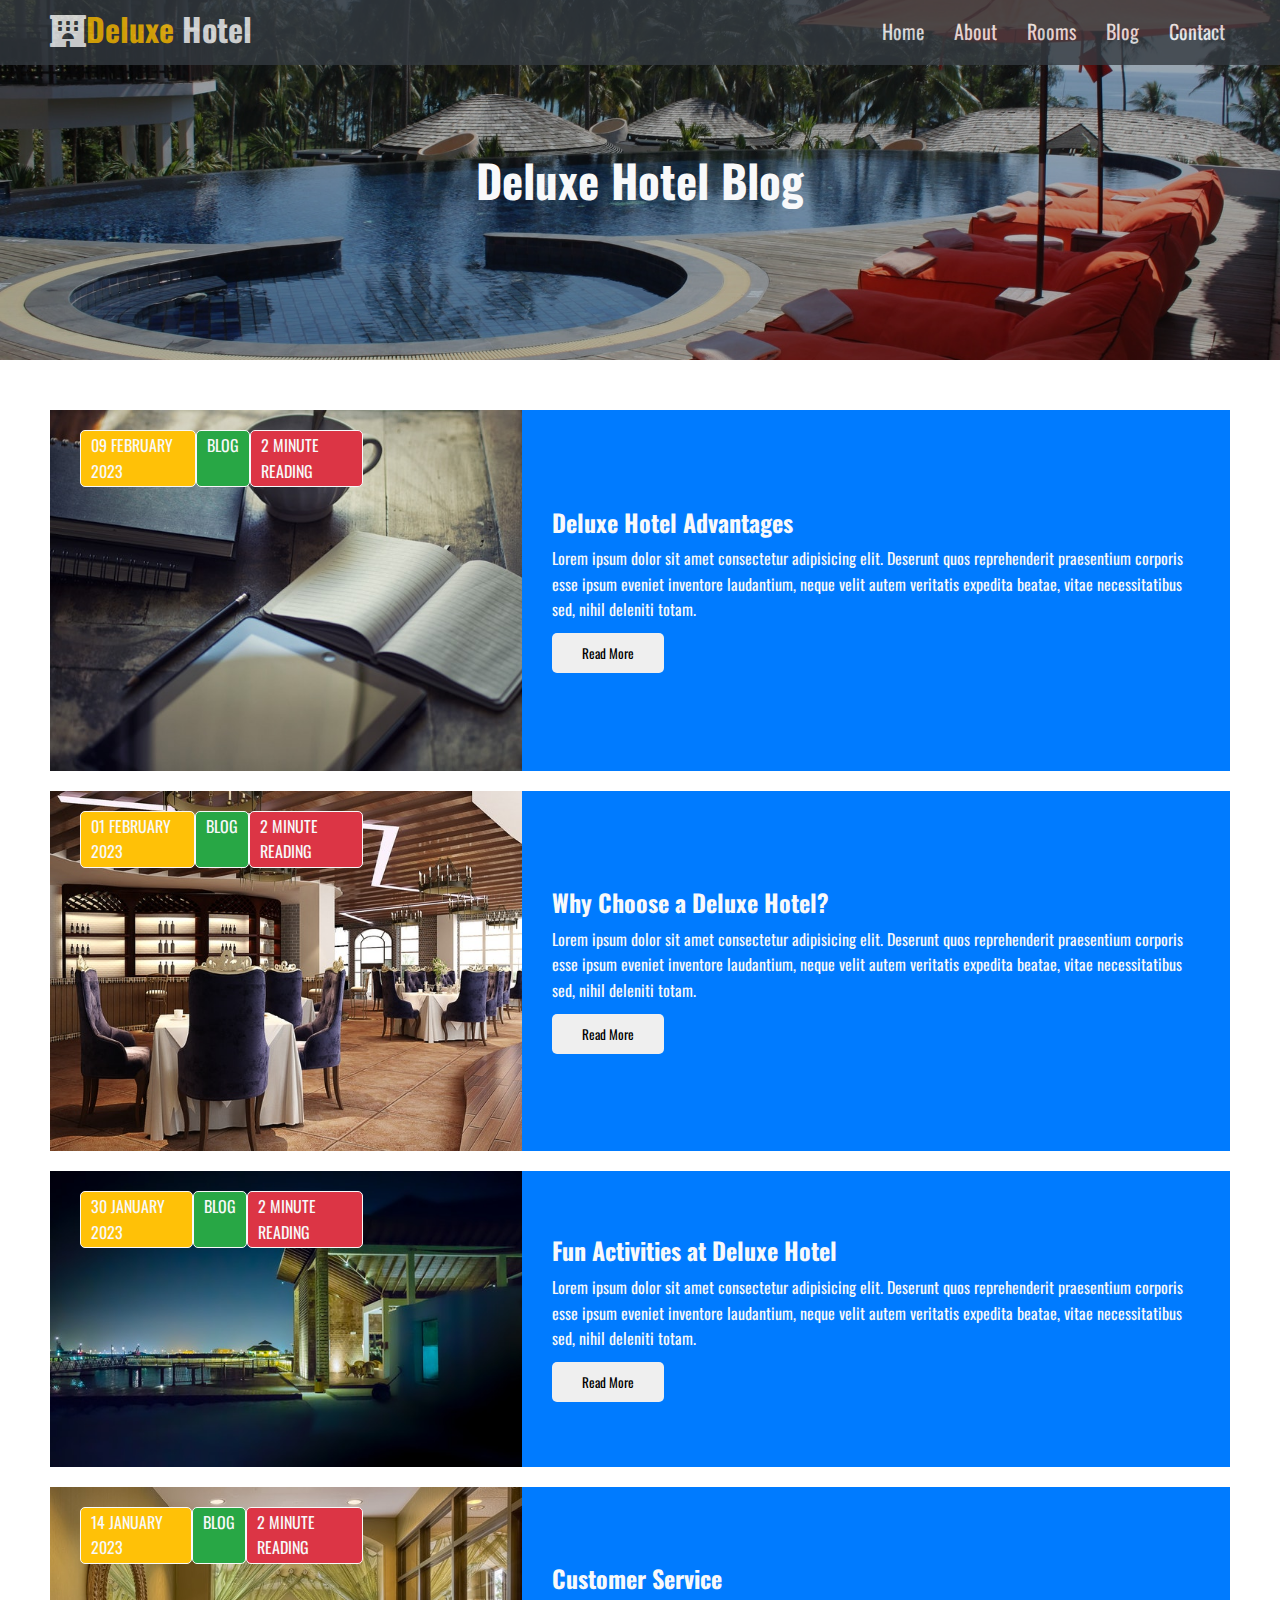
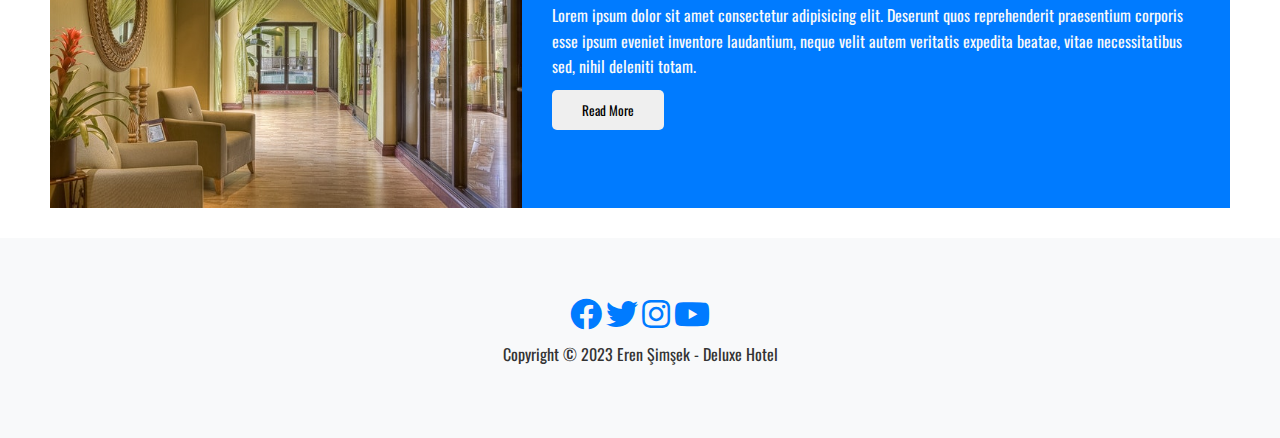
==== blog.html @ 0e665928 "first commit" ====
<!DOCTYPE html>
<html lang="en">
<head>
    <meta charset="UTF-8">
    <meta http-equiv="X-UA-Compatible" content="IE=edge">
    <meta name="viewport" content="width=device-width, initial-scale=1.0">
    <link rel="stylesheet" href="https://cdnjs.cloudflare.com/ajax/libs/font-awesome/5.13.0/css/all.min.css"/>
    <link rel="stylesheet" href="/css/style.css">
    <title>Hotel Side | Home</title>
</head>
<body>
    <!-- NAVBAR MENU -->
    <header id="home" class="main-header">
        <div class="navbar bg-secondary text-light">
            <h1 class="brand">
                <i class="fas fa-hotel"></i><span class="logo-text-warning">Deluxe</span> Hotel
            </h1>
            <ul class="navigation">
                <li class="navigation__item">
                    <a class="text-light" href="index.html" >Home</a>
                </li>
                <li class="navigation__item">
                    <a class="text-light" href="index.html#about">About</a>
                </li>
                <li class="navigation__item">
                    <a class="text-light" href="index.html#rooms">Rooms</a>
                </li>
                <li class="navigation__item">
                    <a class="text-light" href="blog.html">Blog</a>
                </li>
                <li class="navigation__item">
                    <a class="text-light" href="index.html#contact">Contact</a>
                </li>
            </ul>
        </div>

        <div class="slider-blog">
            <div class="caption-blog text-light">
                <h2>Deluxe Hotel Blog</h2>
            </div>
        </div>
    </header>

    <main>
        <section class="articles">
            <article class="article flex-columns">
                <div class="row">
                    <div class="column">
                        <div class="column-1">
                            <img src="/img/blog-1.jpeg" alt="">
                            <div class="ticket">
                                <a class="bg-warning text-light date" href="#">09 FEBRUARY 2023</a>
                                <a class="bg-success text-light categories" href="#">BLOG</a>
                                <a class="bg-danger text-light reading-time" href="#">2 MINUTE READING</a>
                            </div>
                        </div>
                    </div>
                    
                    <div class="column">
                        <div class="column-2 bg-primary text-light">
                            <h2>Deluxe Hotel Advantages</h2>
                            <p>Lorem ipsum dolor sit amet consectetur adipisicing elit. Deserunt quos reprehenderit praesentium corporis esse ipsum eveniet inventore laudantium, neque velit autem veritatis expedita beatae, vitae necessitatibus sed, nihil deleniti totam.</p>
                        
                            <button class="btn btn-outline">Read More</button>
                        </div>
                    </div>
                </div>
            </article>

            <article class="article flex-columns">
                <div class="row">
                    <div class="column">
                        <div class="column-1">
                            <img src="/img/blog-2.jpeg" alt="">
                            <div class="ticket">
                                <a class="bg-warning text-light date" href="#">01 FEBRUARY 2023</a>
                                <a class="bg-success text-light categories" href="#">BLOG</a>
                                <a class="bg-danger text-light reading-time" href="#">2 MINUTE READING</a>
                            </div>
                        </div>
                    </div>
                    
                    <div class="column">
                        <div class="column-2 bg-primary text-light">
                            <h2>Why Choose a Deluxe Hotel?</h2>
                            <p>Lorem ipsum dolor sit amet consectetur adipisicing elit. Deserunt quos reprehenderit praesentium corporis esse ipsum eveniet inventore laudantium, neque velit autem veritatis expedita beatae, vitae necessitatibus sed, nihil deleniti totam.</p>
                        
                            <button class="btn btn-outline">Read More</button>
                        </div>
                    </div>
                </div>
            </article>

            <article class="article flex-columns">
                <div class="row">
                    <div class="column">
                        <div class="column-1">
                            <img src="/img/blog-3.jpeg" alt="">
                            <div class="ticket">
                                <a class="bg-warning text-light date" href="#">30 JANUARY 2023</a>
                                <a class="bg-success text-light categories" href="#">BLOG</a>
                                <a class="bg-danger text-light reading-time" href="#">2 MINUTE READING</a>
                            </div>
                        </div>
                    </div>
                    
                    <div class="column">
                        <div class="column-2 bg-primary text-light">
                            <h2>Fun Activities at Deluxe Hotel</h2>
                            <p>Lorem ipsum dolor sit amet consectetur adipisicing elit. Deserunt quos reprehenderit praesentium corporis esse ipsum eveniet inventore laudantium, neque velit autem veritatis expedita beatae, vitae necessitatibus sed, nihil deleniti totam.</p>
                        
                            <button class="btn btn-outline">Read More</button>
                        </div>
                    </div>
                </div>
            </article>

            <article class="article flex-columns">
                <div class="row">
                    <div class="column">
                        <div class="column-1">
                            <img src="/img/blog-4.jpeg" alt="">
                            <div class="ticket">
                                <a class="bg-warning text-light date" href="#">14 JANUARY 2023</a>
                                <a class="bg-success text-light categories" href="#">BLOG</a>
                                <a class="bg-danger text-light reading-time" href="#">2 MINUTE READING</a>
                            </div>
                        </div>
                    </div>
                    
                    <div class="column">
                        <div class="column-2 bg-primary text-light">
                            <h2>Customer Service</h2>
                            <p>Lorem ipsum dolor sit amet consectetur adipisicing elit. Deserunt quos reprehenderit praesentium corporis esse ipsum eveniet inventore laudantium, neque velit autem veritatis expedita beatae, vitae necessitatibus sed, nihil deleniti totam.</p>
                        
                            <button class="btn btn-outline">Read More</button>
                        </div>
                    </div>
                </div>
            </article>
        </section>
    </main>


    <footer class="footer bg-light">
        <div class="social">
            <a class="text-primary" href="#"><i class="fab fa-facebook fa-2x"></i></a>
            <a class="text-primary" href="#"><i class="fab fa-twitter fa-2x"></i></a>
            <a class="text-primary" href="#"><i class="fab fa-instagram fa-2x"></i></a>
            <a class="text-primary" href="#"><i class="fab fa-youtube fa-2x"></i></a>
        </div>
        <p>Copyright &copy 2023 Eren Şimşek - Deluxe Hotel</p>
    </footer>
</body>
</html>
---- css/style.css ----
@import url('https://fonts.googleapis.com/css2?family=Oswald:wght@400;700&display=swap');
@import url('/css/utils.css');
/*Temel Ayarlar Başlangıç*/
* {
    box-sizing: border-box;
    margin: 0;
    padding: 0;
}

html {
    font-size: 10px;
    scroll-behavior: smooth;
}

body {
    font-family: 'Oswald', sans-serif;
    font-size: 1.6rem;
    background: #fff;
    color: #333;
    line-height: 1.6;
}

ul {
    list-style: none;
}

a {
    color: #333;
    text-decoration: none;
}

h1,h2 {
    font-weight: 700;
    line-height: 1.2;
}

p {
    margin: 1rem 0;
}

img {
    width: 100%;
}

.text-center {
    text-align: center;
}
/*Temel Ayarlar Son*/

/* NAVIGATION MENU */

.main-header .navbar {
    display: flex;
    width: 100%;
    height: 6.5rem;
    justify-content: space-between;
    background-color: var(--dark);
    opacity: 0.8;
    flex-wrap: wrap;
    position: fixed;
    top: 0;
    z-index: 9;
    padding: 0 4rem;
}

.main-header .navbar .brand {
    font-family: 'Oswald', sans-serif; 
    font-weight: 700;
    padding: 10px;
}

.main-header .navbar .navigation {
    display: flex;
    font-size: 20px;
    flex-wrap: wrap;
}

.main-header .navbar .navigation .navigation__item a{
    display: block;
    padding: 15px;
}

.main-header .navbar .navigation .navigation__item a:hover{
    border-bottom: 2px solid var(--warning);
}
/* NAVIGATION MENU END */

/* SLIDER START */

.slider {
    position: relative;
    height: 100vh;
    background-image: url('/img/bg-1.jpeg');
    background-position: center;
    background-size: cover;
    background-repeat: no-repeat;
}    

.slider .caption {
    position: absolute;
    top: 50%;
    left: 50%;
    transform: translate(-50%, -50%);
    font-size: 30px;
    text-align: center;
}

.slider::before {
    content: "";
    position: absolute;
    top: 0;
    left: 0;
    width: 100%;
    height: 100%;
    background: rgba(0, 0, 0, 0.3);
}

/* SLIDER END */

/* ICON BOX START */

.main-icon {
    display: flex;
    justify-content: space-evenly;
    margin-top: 5rem;
    margin-left: 2rem;
    margin-right: 2rem;
    text-align: center;
    font-size: 20px;
}

.icons {
    padding: 30px;
}

.icon-box p{
    padding: 0 35px;
}

.icon-box i{
    font-size: 35px;
    background-color: var(--primary);
    color: var(--white);
    padding: 10px;
    border-radius: 50%;
}

.icon-box:nth-child(2) i{
    width: 55px;
    height: 55px;
}

/* ICON BOX END */

/* ABOUT START */

#about {
    color: #fff;
}

#about h2 {
    font-size: 4rem;
    font-weight: 400;
}

#about p {
    margin: 3rem 0;
}

.about {
    color: #fff;
}

.about h2 {
    font-size: 4rem;
    font-weight: 400;
}

.about p {
    margin: 3rem 0;
}
/* ABOUT END */

/* GALLERY START */

.gallery img:hover {
    opacity: 0.8;
    cursor: pointer;
}

/* GALLERY END*/

/* CARD */

.card {
    color: #fff;
    font-weight: 400;
    margin: 0 2rem;
}

.card-body {
    padding: 2rem;
}

/* CARD END */

/* TEAMS CARD START */

.teams .card .teams-card-body {
    color: var(--dark);
}

.teams .card img {
    border-radius: 50%;
    object-fit: cover;
}

.teams .card img:hover {
    opacity: 0.7;
}

/* TEAMS CARD END */

/* CONTACT START */

.contact-form{
    width: 100%;
    padding: 2rem 0;
}

.contact-form label {
    display: block;
    margin-bottom: .5rem;
}

.contact-form .form-control{
    margin-bottom: 1.5rem;
}

.contact-form input {
    width: 100%;
    padding: 5px;
    height: 40px;
    border: 1px solid #f5f5f5;
}

.contact-form .btn-primary {
    width: 100%;
}

.contact h2 {
    font-size: 40px;
}

/* CONTACT END */

/* FOOTER START */
.footer {
    display: flex;
    flex-direction: column;
    align-items: center;
    justify-content: center;
    text-align: center;
    height: 200px;
}

.footer .social a:hover{
    color: var(--warning);
}

.footer .social a:active{
    color: var(--dark);
}

/* FOOTER END */


/**********************************************************/

/* BLOG PAGE CSS */

.slider-blog {
    position: relative;
    height: 40vh;
    background-image: url('/img/bg-2.jpeg');
    background-position: center;
    background-size: cover;
    background-repeat: no-repeat;
}    

.slider-blog .caption-blog {
    position: absolute;
    top: 50%;
    left: 50%;
    transform: translate(-50%, -50%);
    font-size: 30px;
    text-align: center;
}

.slider-blog::before {
    content: "";
    position: absolute;
    top: 0;
    left: 0;
    width: 100%;
    height: 100%;
    background: rgba(0, 0, 0, 0.3);
}

.articles {
    padding: 3rem 5rem;
}

.article {
    margin-top: 2rem;
}




/* RESPONSIVE DESIGN FOR MOBILE */

@media (max-width: 768px) {
    html {
        font-size: 8px;
    }

    .main-header .navbar {
        display: block;
        text-align: center;
        height: 140px;
        padding: 20px;
        width: 100%;
    }

    .main-header .navbar  .navigation{
        justify-content: center;
        align-items: center;
        text-align: center;
    }

    .main-header .navbar a {
        padding: 10px;
        margin: 0 3px;
        font-size: 14px;
    }

    #teams img {
        width: 70%;
    }

    .main-header .slider .caption {
        font-size: 20px;
    }
}
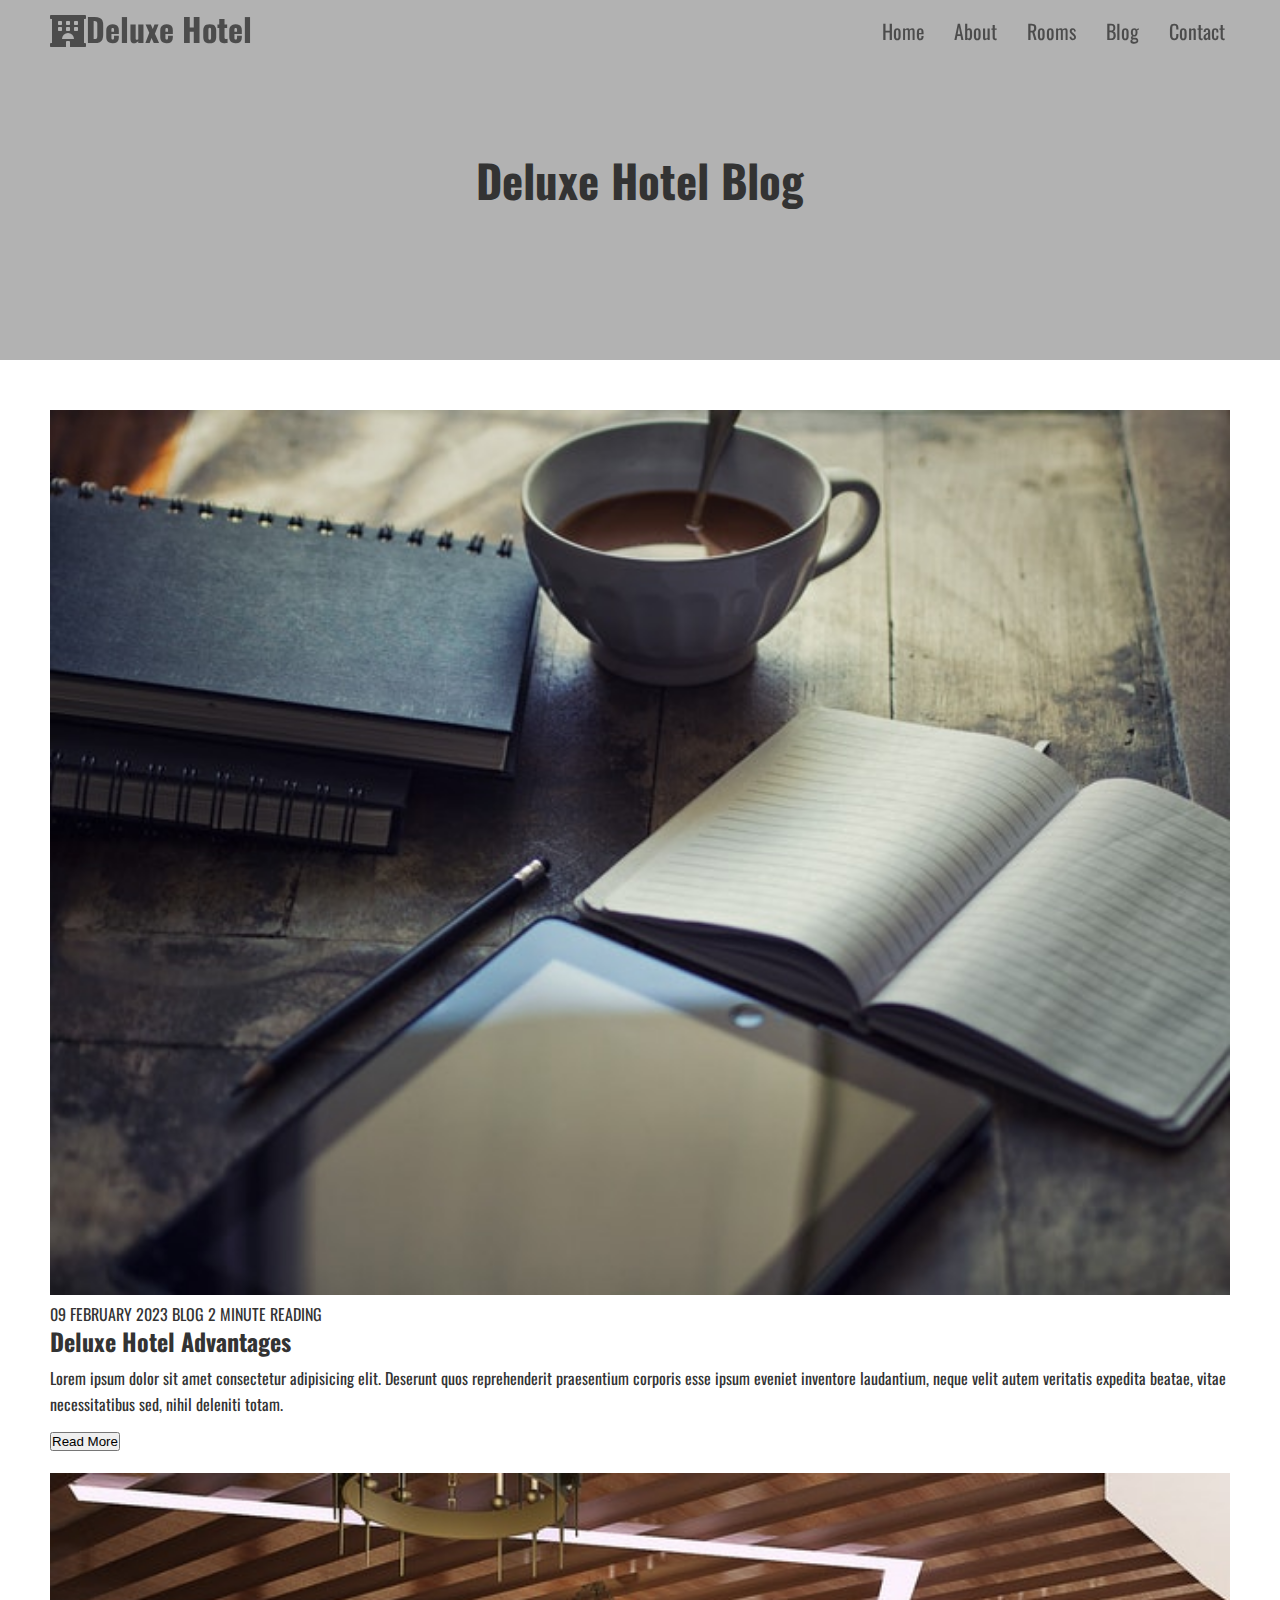
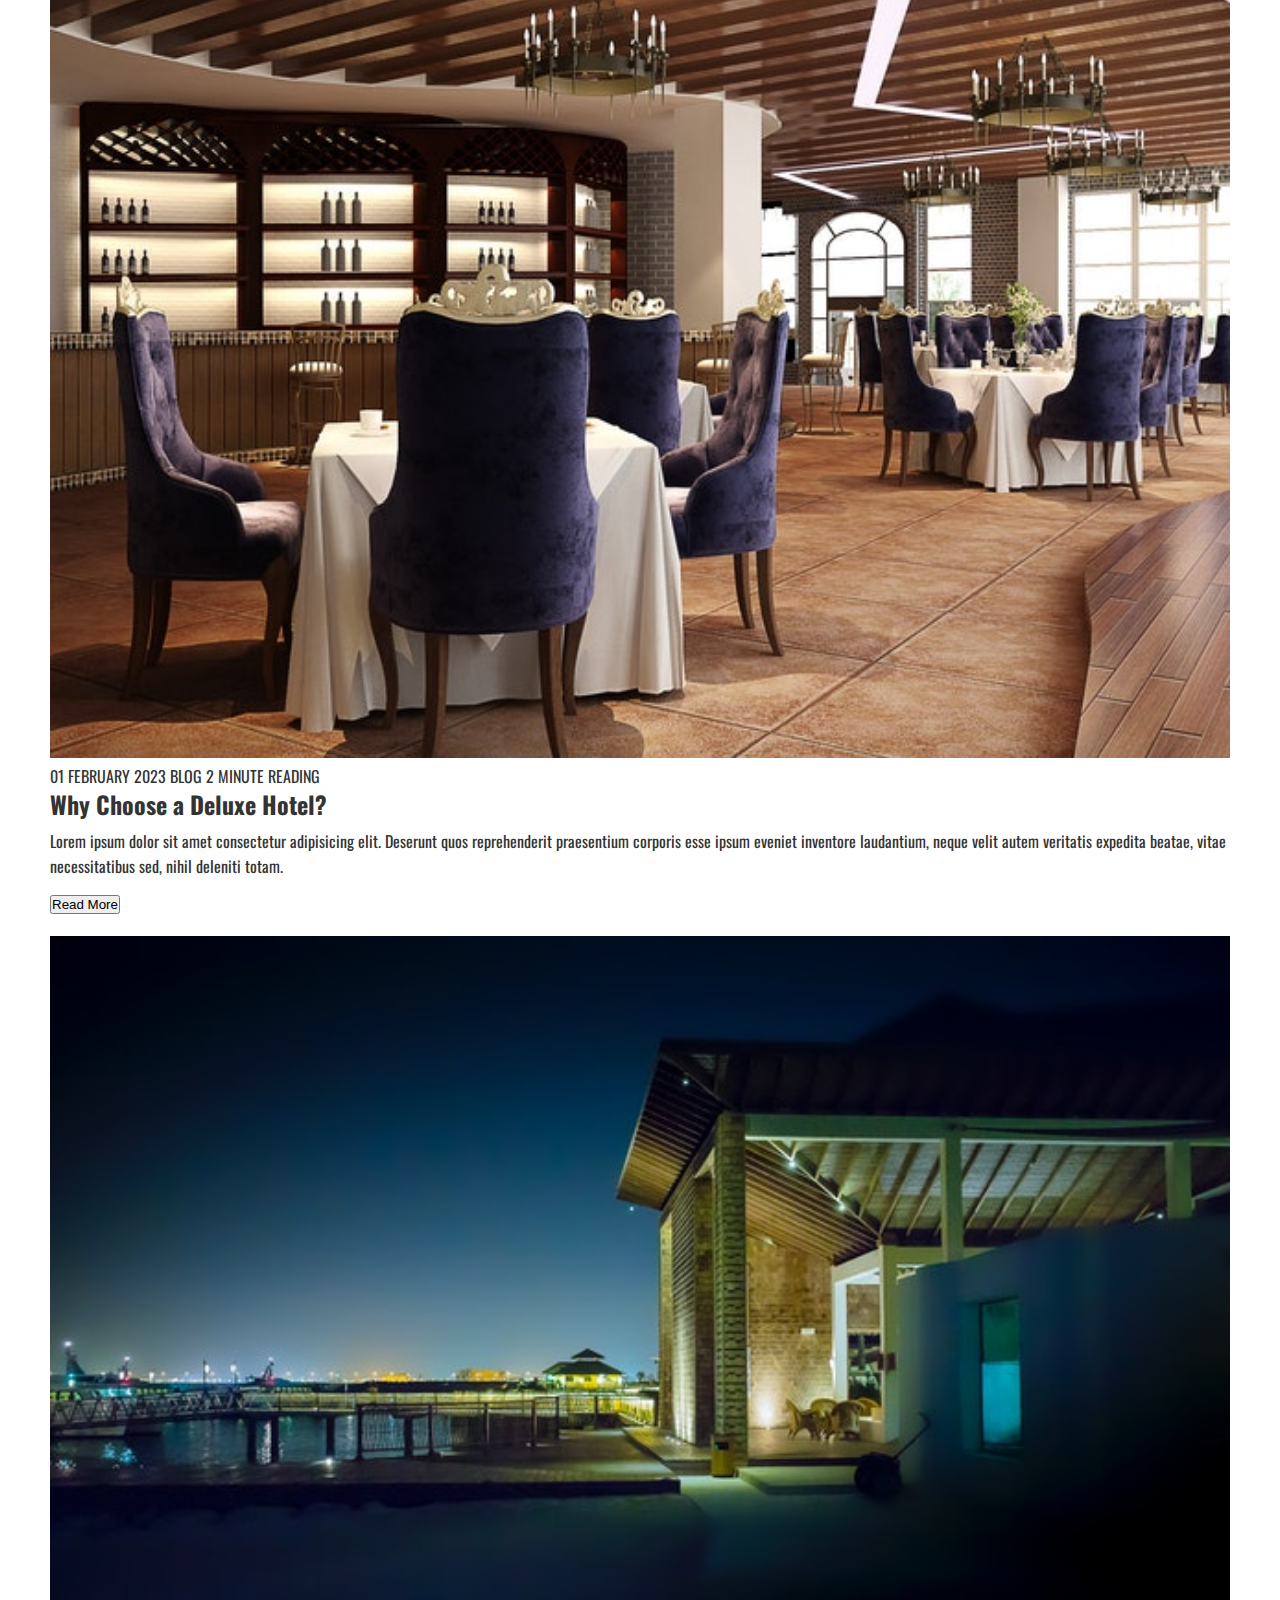
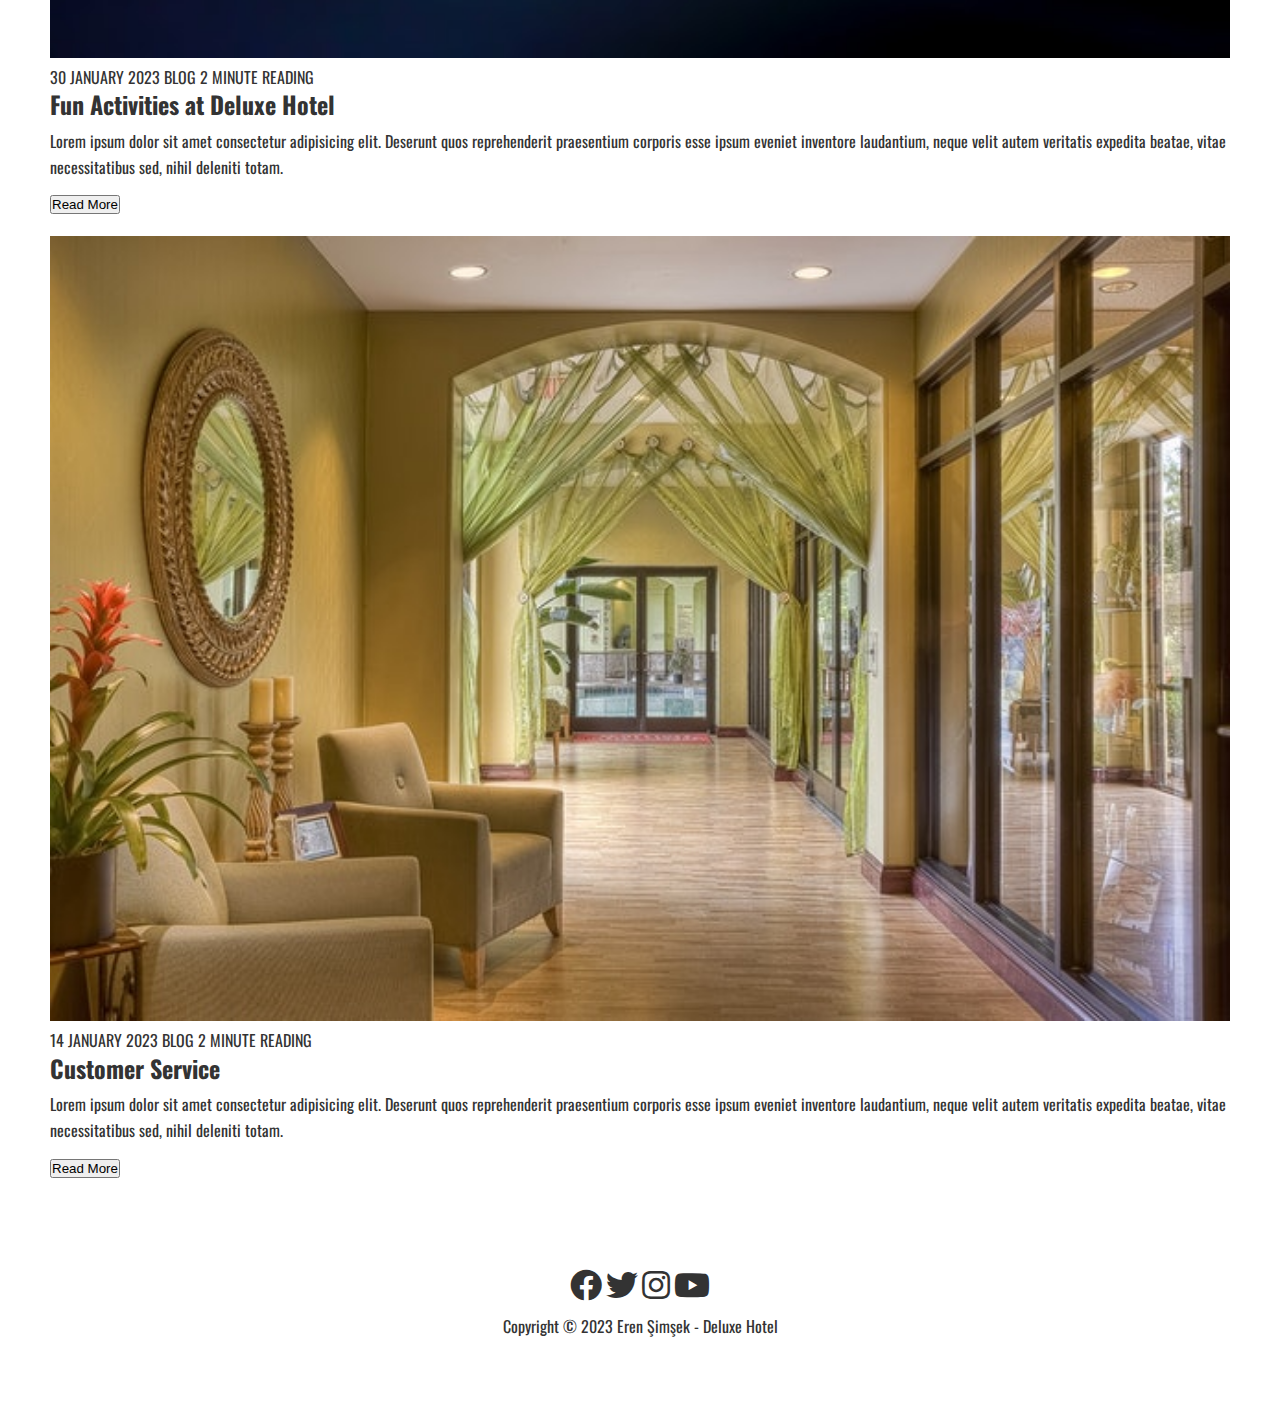
==== commit 89afac78: "Update blog.html" ====
--- a/blog.html
+++ b/blog.html
@@ -5,7 +5,7 @@
     <meta http-equiv="X-UA-Compatible" content="IE=edge">
     <meta name="viewport" content="width=device-width, initial-scale=1.0">
     <link rel="stylesheet" href="https://cdnjs.cloudflare.com/ajax/libs/font-awesome/5.13.0/css/all.min.css"/>
-    <link rel="stylesheet" href="/css/style.css">
+    <link rel="stylesheet" href="css/style.css">
     <title>Hotel Side | Home</title>
 </head>
 <body>
@@ -13,7 +13,9 @@
     <header id="home" class="main-header">
         <div class="navbar bg-secondary text-light">
             <h1 class="brand">
-                <i class="fas fa-hotel"></i><span class="logo-text-warning">Deluxe</span> Hotel
+                <a class="text-light logo" href="#home">
+                    <i class="fas fa-hotel"></i><span class="logo-text-warning">Deluxe</span> Hotel
+                </a> 
             </h1>
             <ul class="navigation">
                 <li class="navigation__item">
@@ -47,7 +49,7 @@
                 <div class="row">
                     <div class="column">
                         <div class="column-1">
-                            <img src="/img/blog-1.jpeg" alt="">
+                            <img src="img/blog-1.jpeg" alt="">
                             <div class="ticket">
                                 <a class="bg-warning text-light date" href="#">09 FEBRUARY 2023</a>
                                 <a class="bg-success text-light categories" href="#">BLOG</a>
@@ -71,7 +73,7 @@
                 <div class="row">
                     <div class="column">
                         <div class="column-1">
-                            <img src="/img/blog-2.jpeg" alt="">
+                            <img src="img/blog-2.jpeg" alt="">
                             <div class="ticket">
                                 <a class="bg-warning text-light date" href="#">01 FEBRUARY 2023</a>
                                 <a class="bg-success text-light categories" href="#">BLOG</a>
@@ -95,7 +97,7 @@
                 <div class="row">
                     <div class="column">
                         <div class="column-1">
-                            <img src="/img/blog-3.jpeg" alt="">
+                            <img src="img/blog-3.jpeg" alt="">
                             <div class="ticket">
                                 <a class="bg-warning text-light date" href="#">30 JANUARY 2023</a>
                                 <a class="bg-success text-light categories" href="#">BLOG</a>
@@ -119,7 +121,7 @@
                 <div class="row">
                     <div class="column">
                         <div class="column-1">
-                            <img src="/img/blog-4.jpeg" alt="">
+                            <img src="img/blog-4.jpeg" alt="">
                             <div class="ticket">
                                 <a class="bg-warning text-light date" href="#">14 JANUARY 2023</a>
                                 <a class="bg-success text-light categories" href="#">BLOG</a>
@@ -152,4 +154,4 @@
         <p>Copyright &copy 2023 Eren Şimşek - Deluxe Hotel</p>
     </footer>
 </body>
-</html>+</html>
--- a/css/style.css
+++ b/css/style.css
@@ -1,5 +1,5 @@
 @import url('https://fonts.googleapis.com/css2?family=Oswald:wght@400;700&display=swap');
-@import url('/css/utils.css');
+@import url('css/utils.css');
 /*Temel Ayarlar Başlangıç*/
 * {
     box-sizing: border-box;
@@ -90,7 +90,7 @@
 .slider {
     position: relative;
     height: 100vh;
-    background-image: url('/img/bg-1.jpeg');
+    background-image: url('img/bg-1.jpeg');
     background-position: center;
     background-size: cover;
     background-repeat: no-repeat;
@@ -282,7 +282,7 @@
 .slider-blog {
     position: relative;
     height: 40vh;
-    background-image: url('/img/bg-2.jpeg');
+    background-image: url('img/bg-2.jpeg');
     background-position: center;
     background-size: cover;
     background-repeat: no-repeat;
@@ -352,4 +352,8 @@
     .main-header .slider .caption {
         font-size: 20px;
     }
-}+
+    .main-header .navbar .brand .logo {
+        font-size: 30px;
+    }
+}
